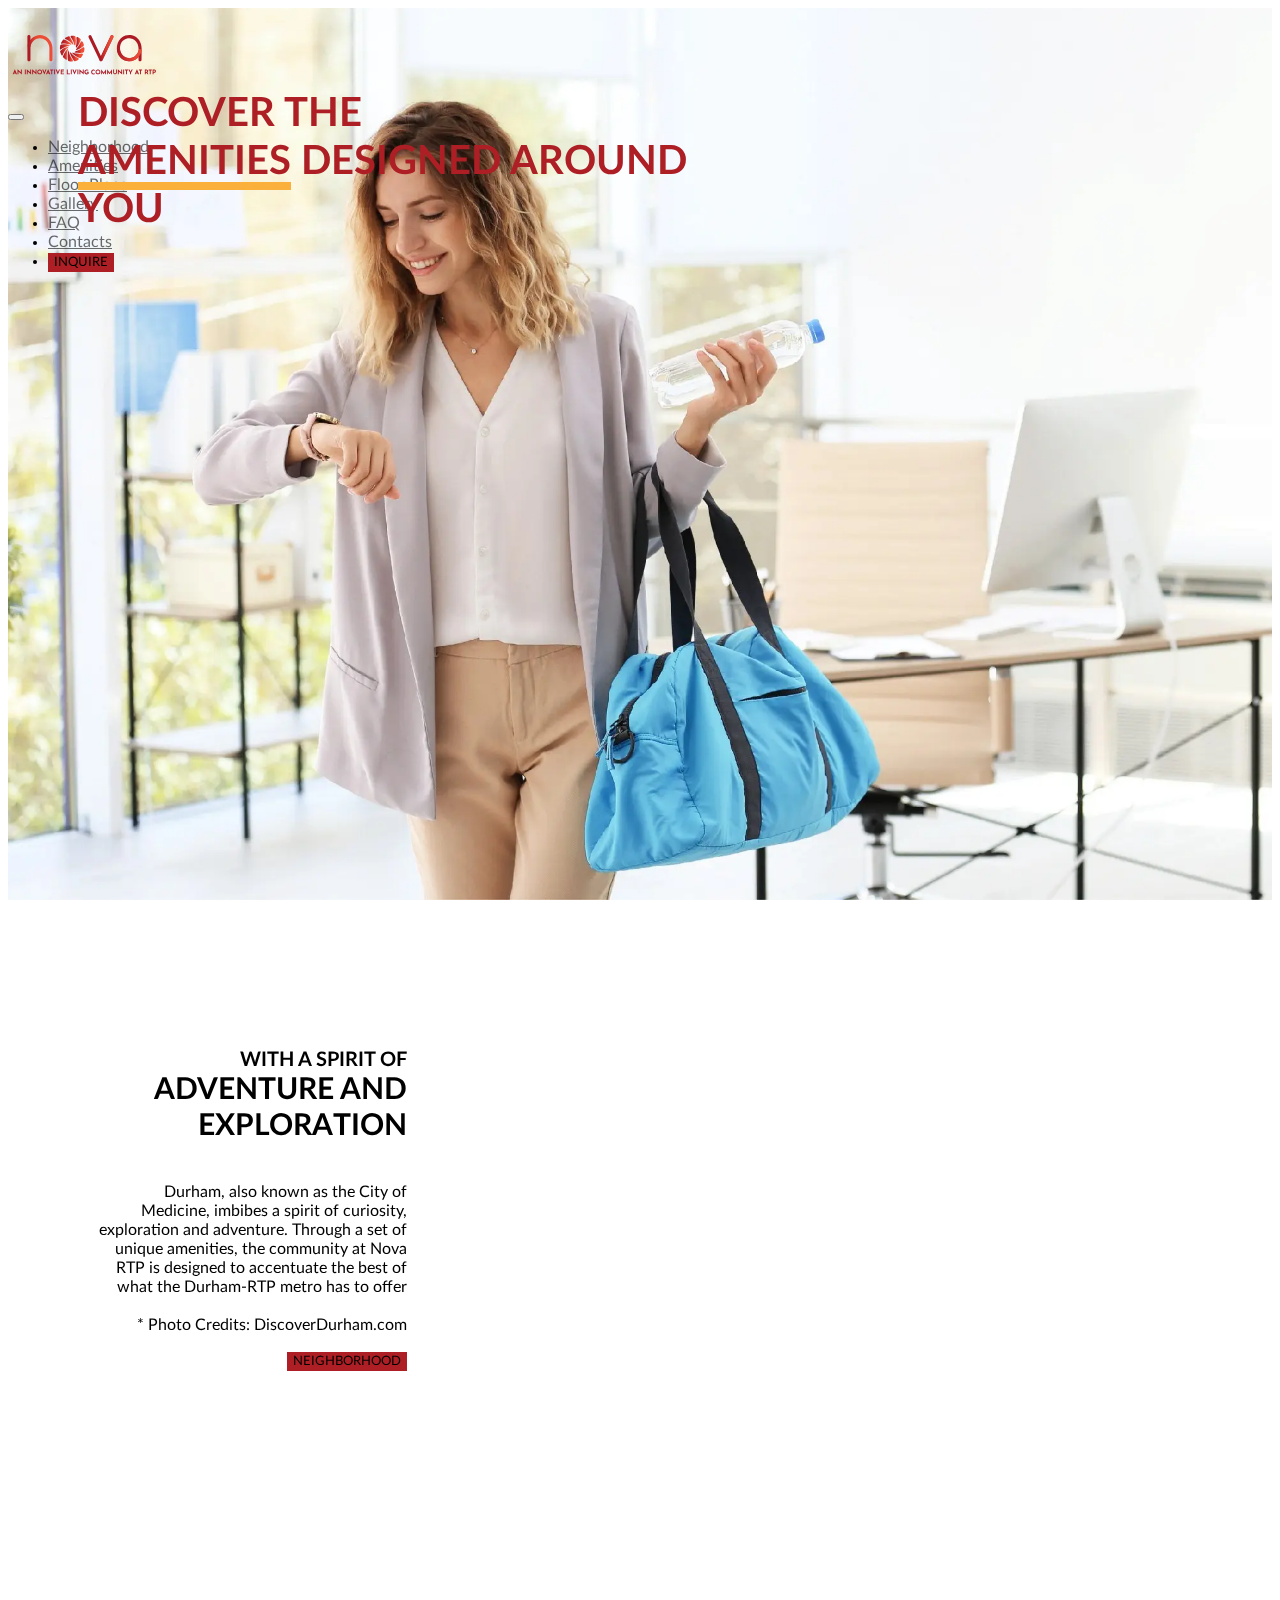
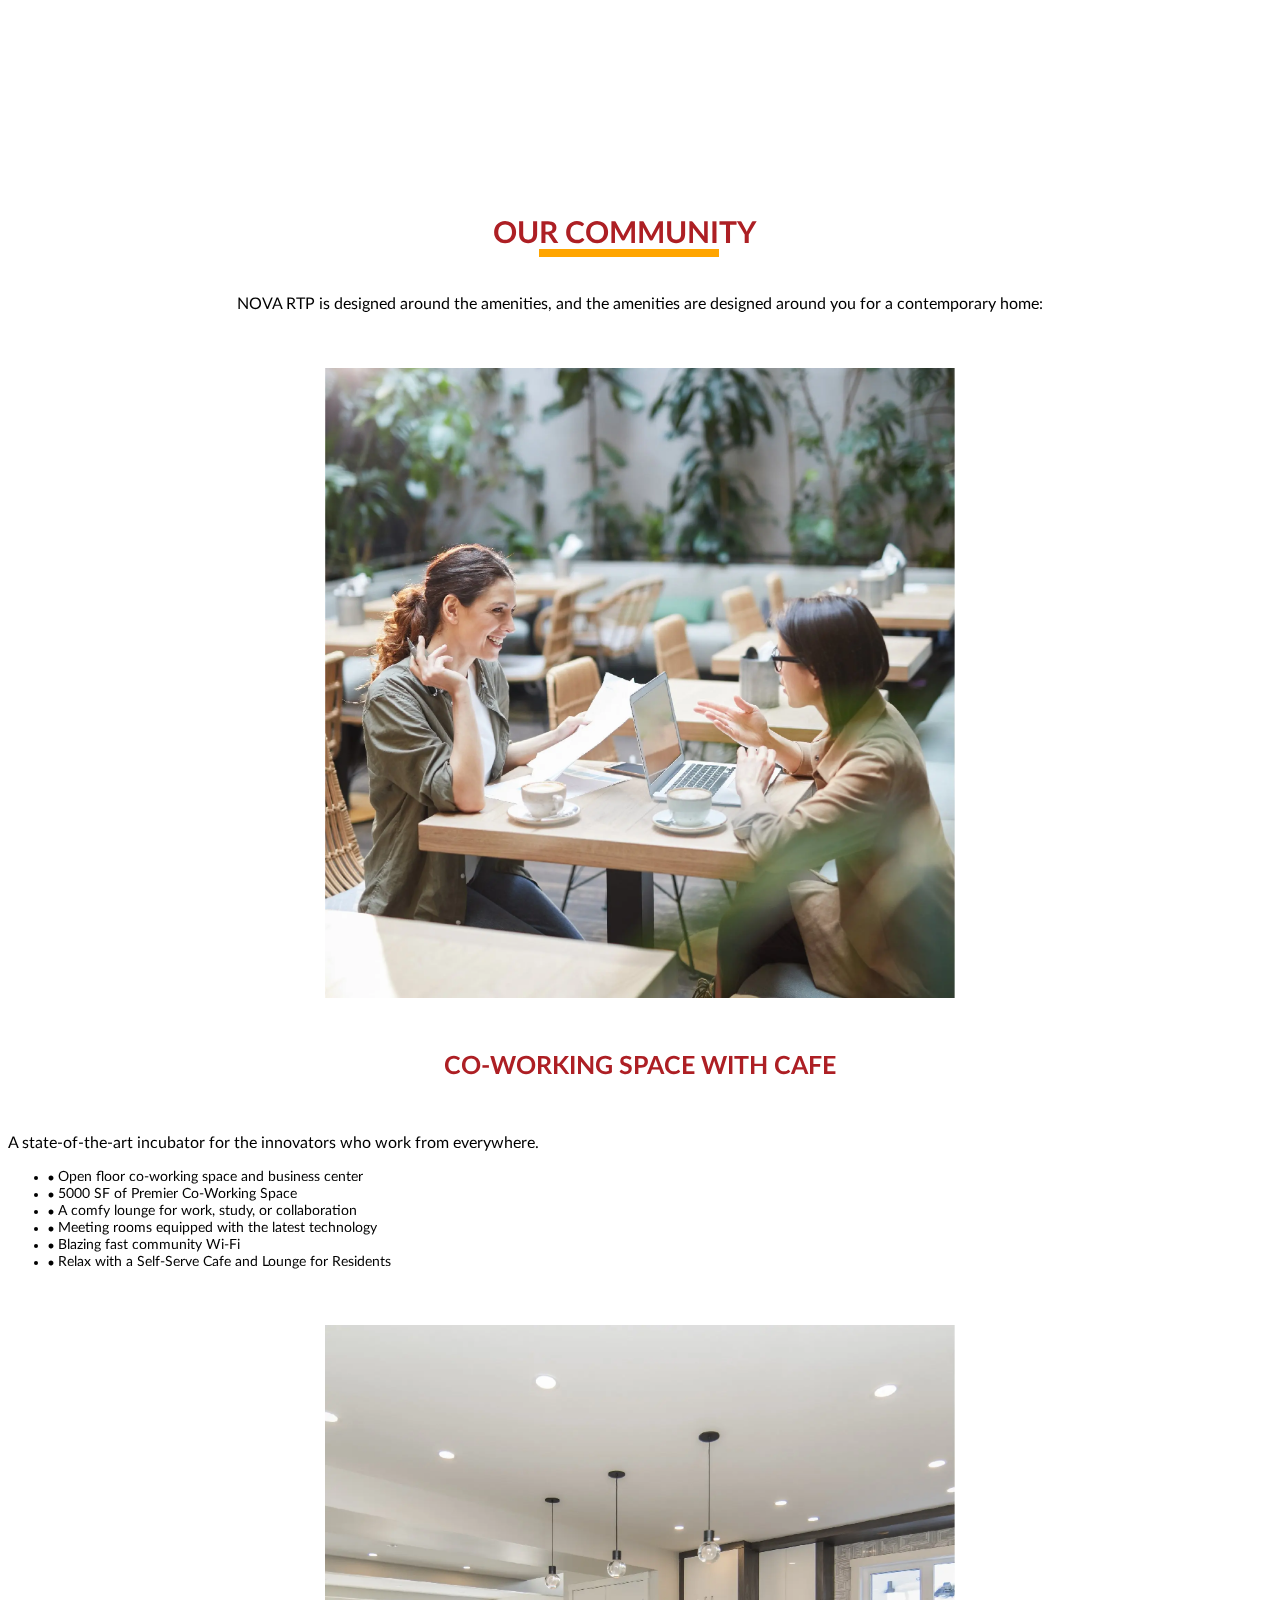
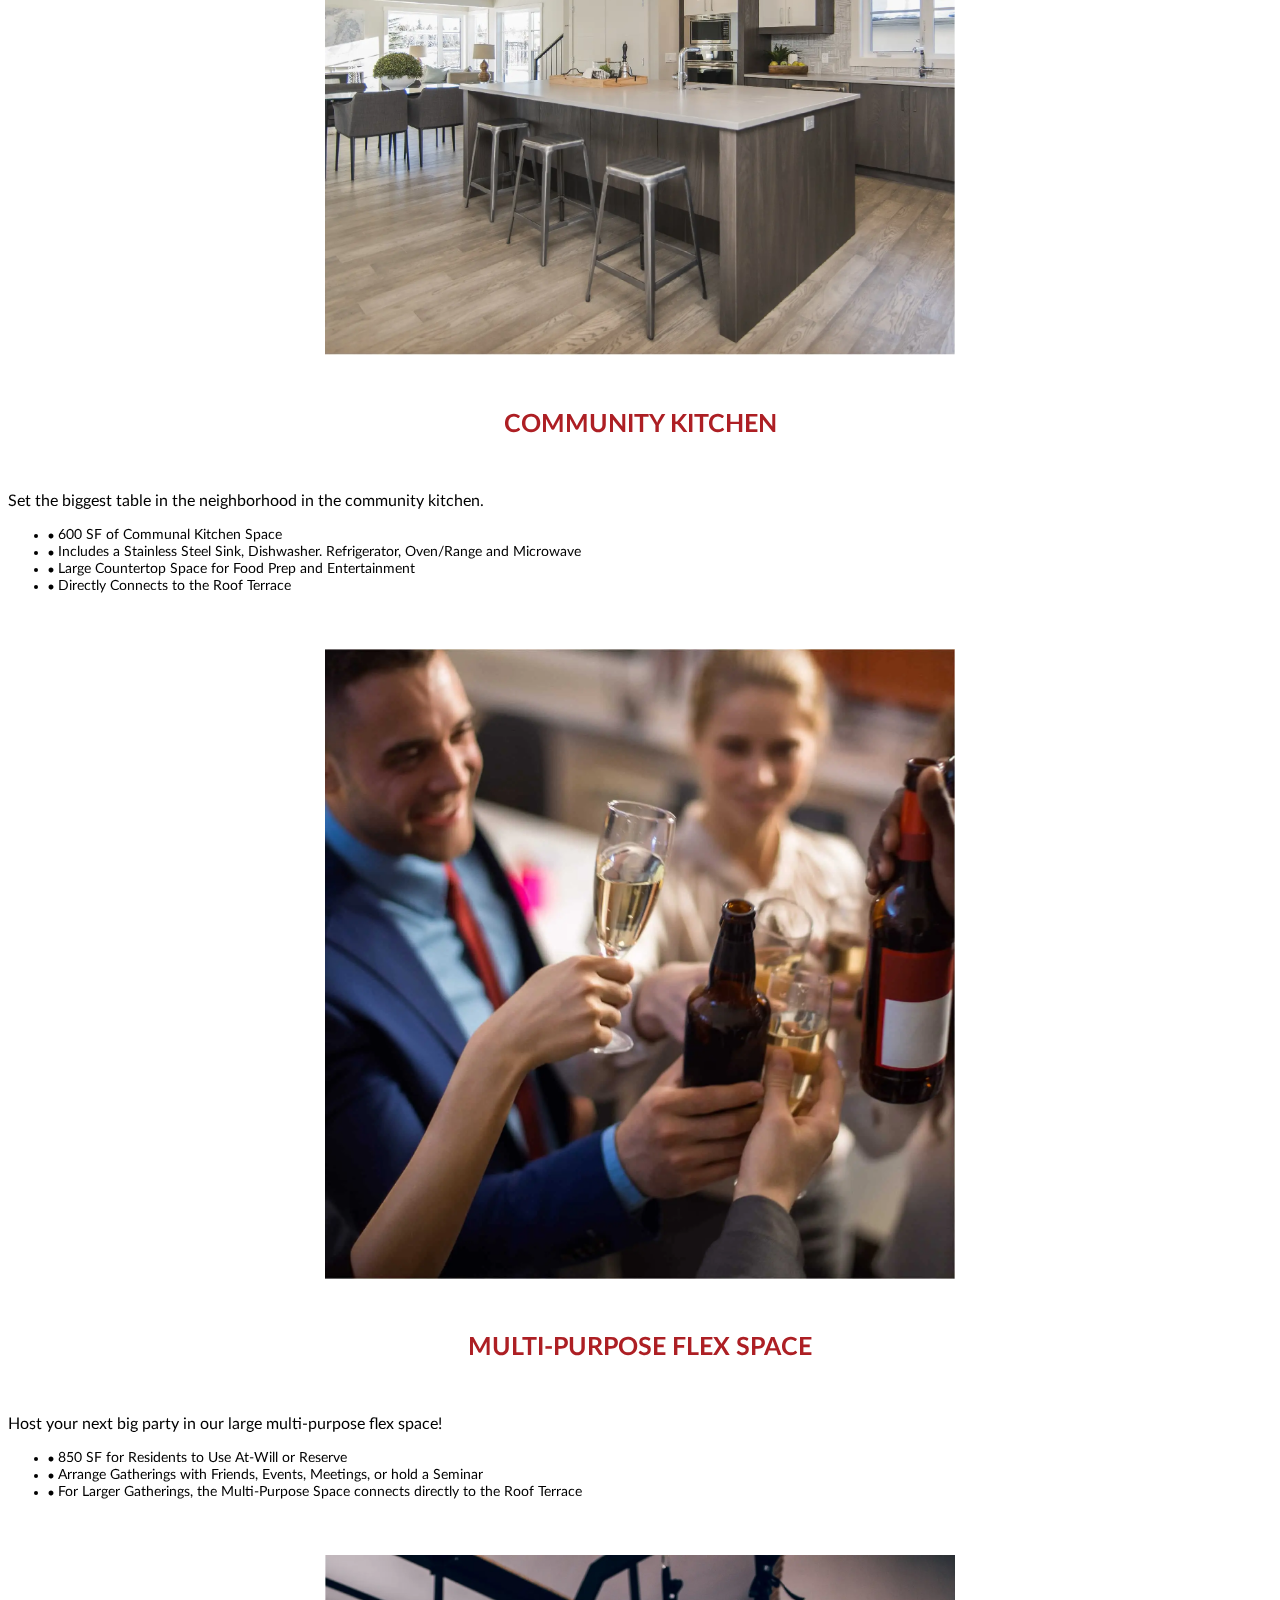
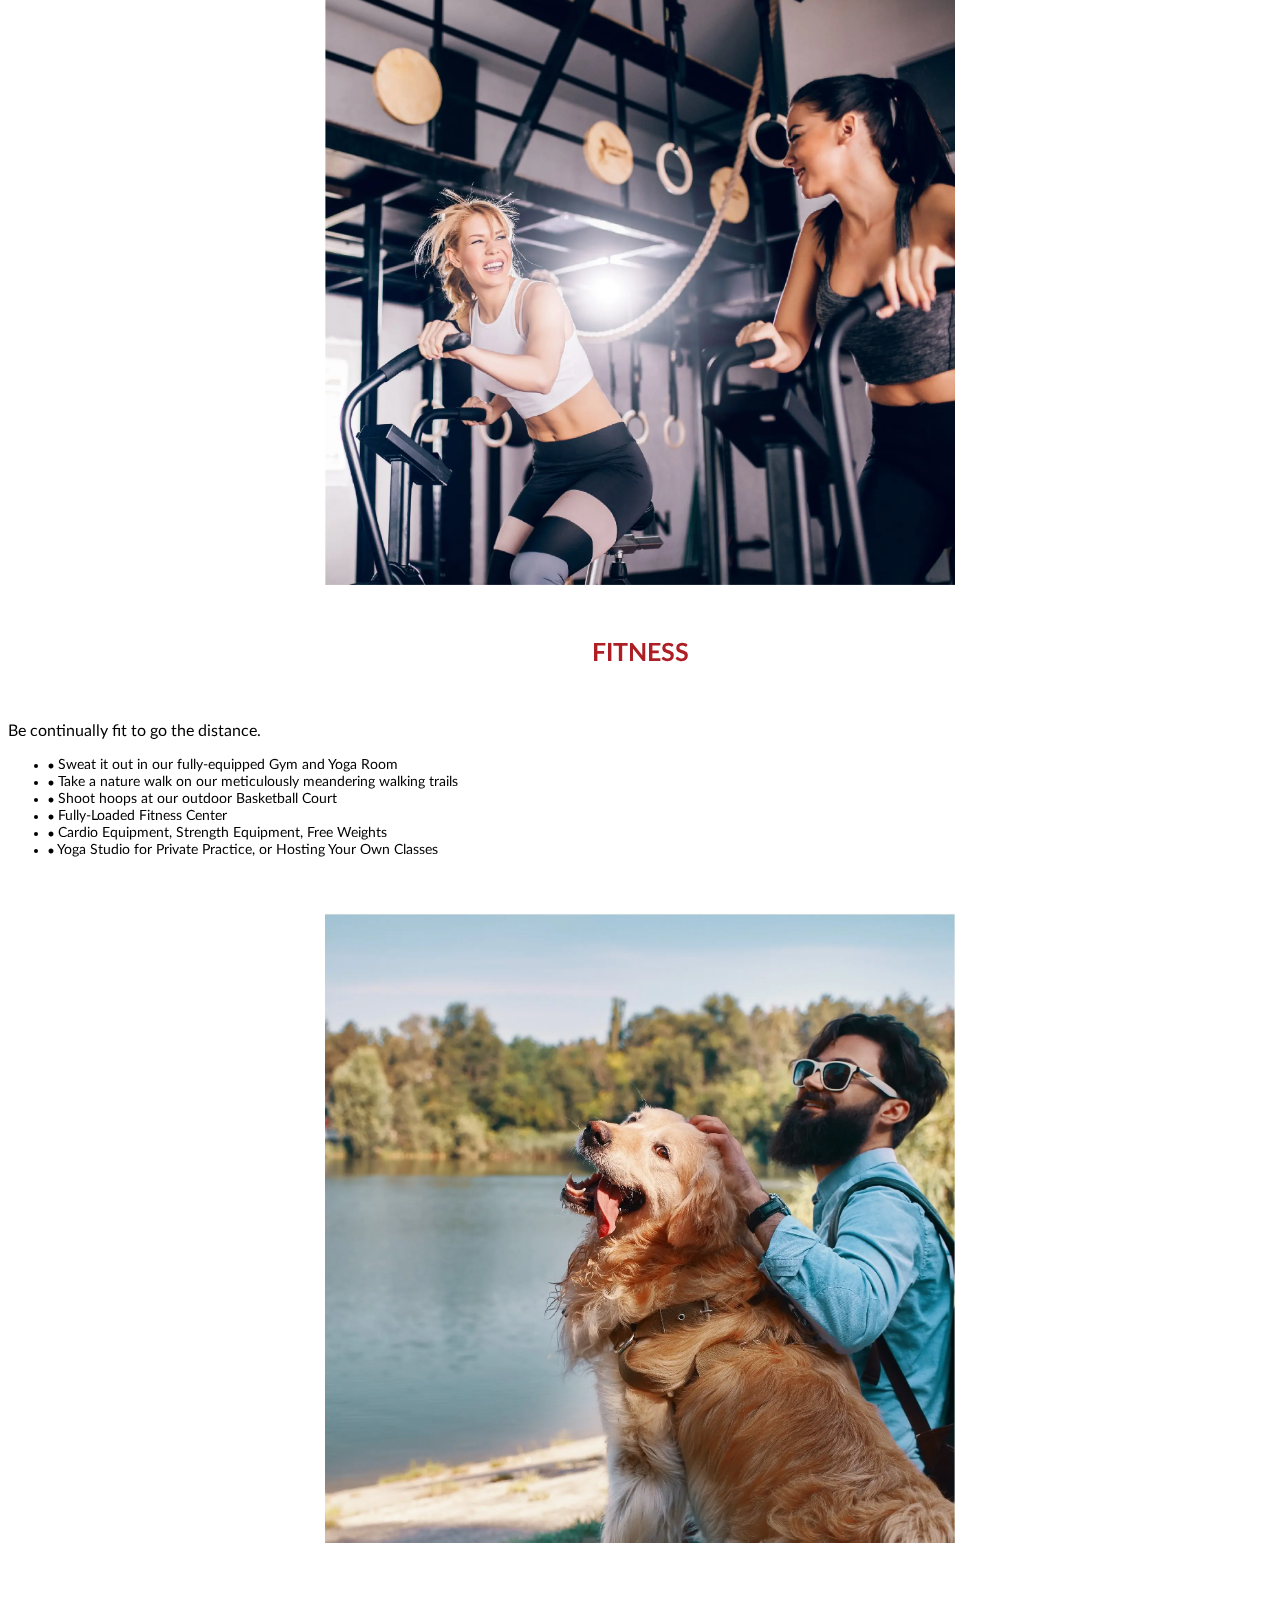
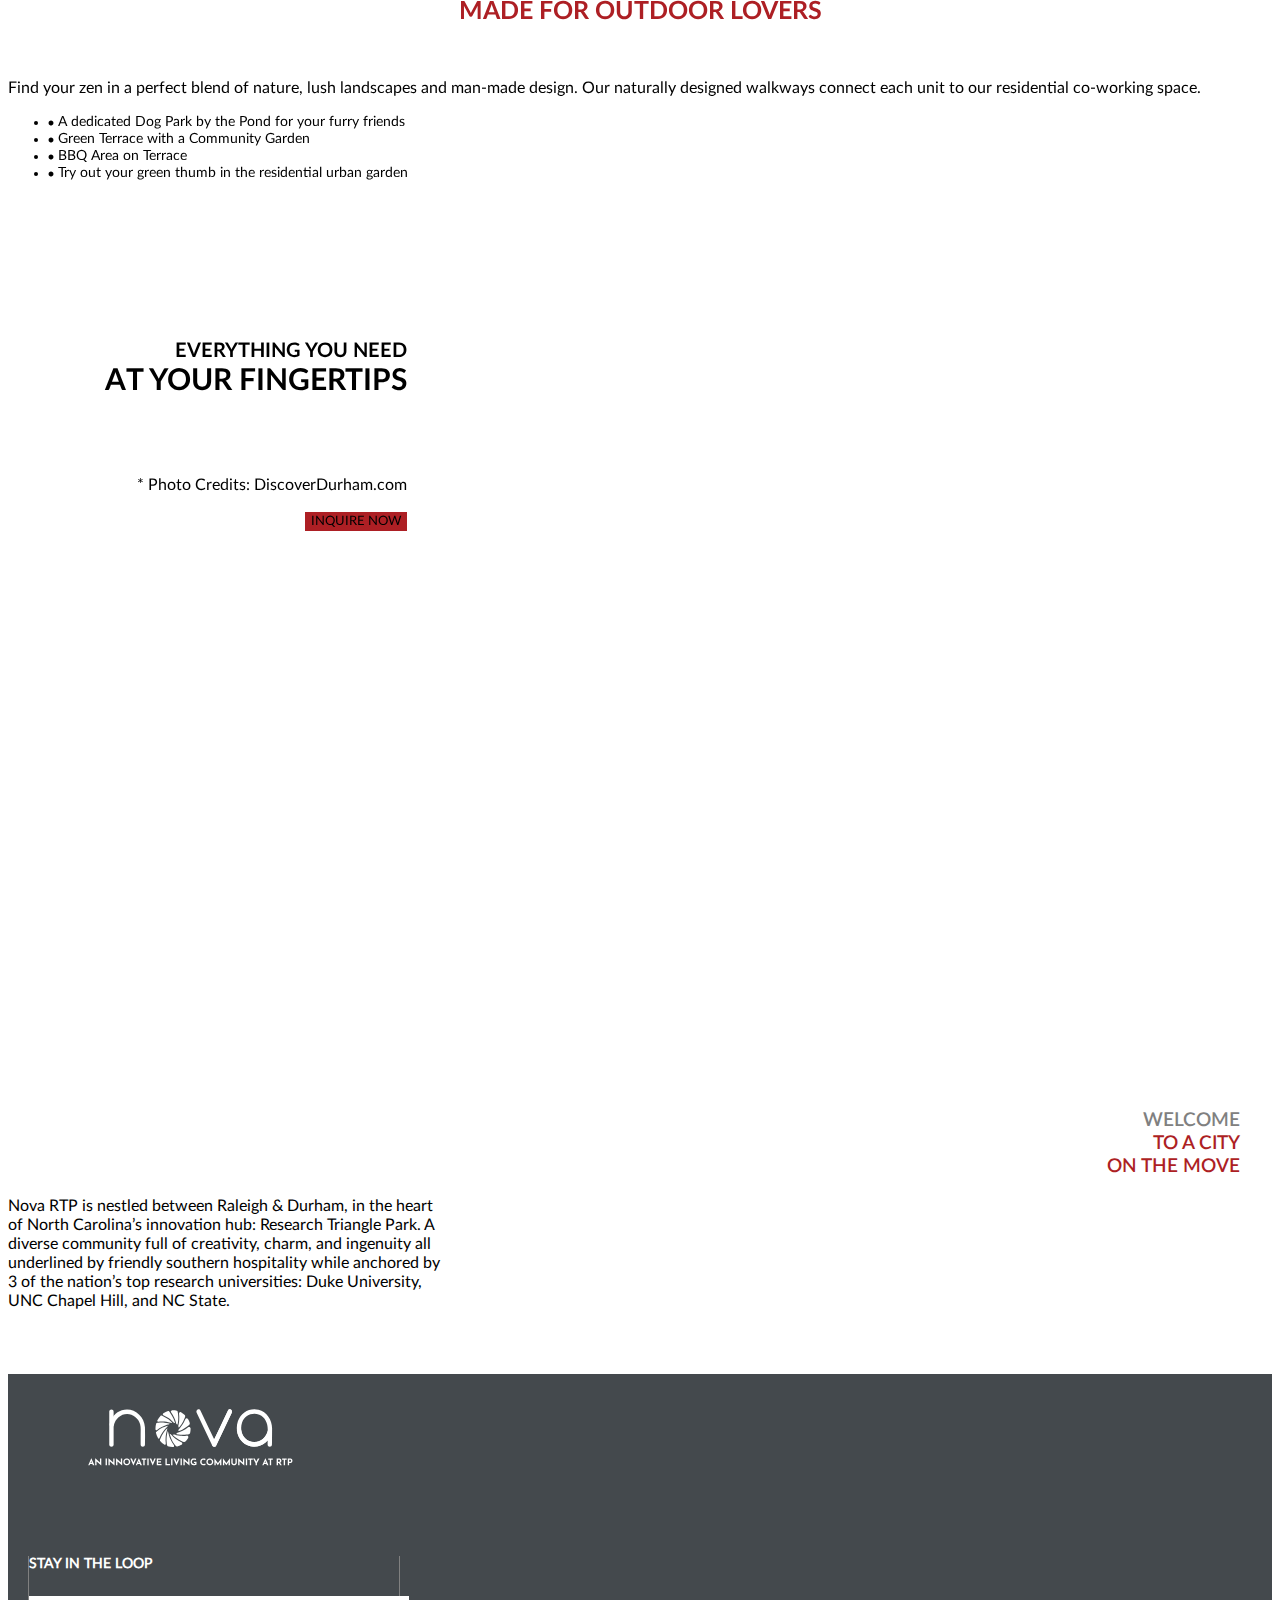
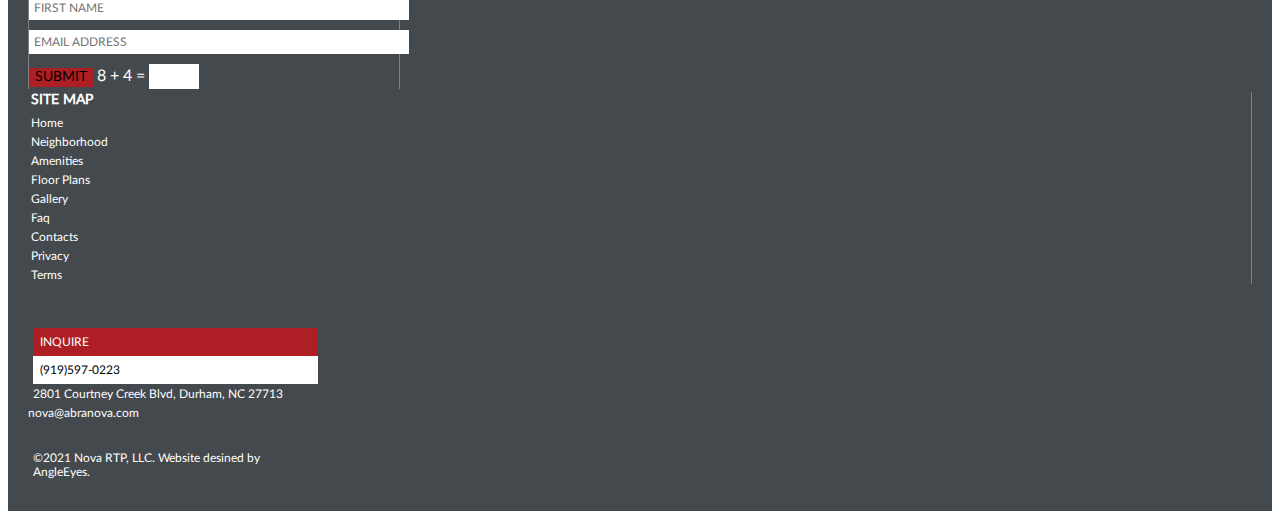
==== amenities.html @ a8961a59 "first commit" ====
<!DOCTYPE html>
<html lang="en">

<head>
    <meta charset="UTF-8">
    <meta http-equiv="X-UA-Compatible" content="IE=edge">
    <meta name="viewport" content="width=device-width, initial-scale=1.0">
    <link href="https://cdn.jsdelivr.net/npm/bootstrap@5.0.1/dist/css/bootstrap.min.css" rel="stylesheet" integrity="sha384-+0n0xVW2eSR5OomGNYDnhzAbDsOXxcvSN1TPprVMTNDbiYZCxYbOOl7+AMvyTG2x" crossorigin="anonymous">
    <link rel="preconnect" href="https://fonts.gstatic.com">
    <link href='http://fonts.googleapis.com/css?family=Lato&subset=latin,latin-ext' rel='stylesheet' type='text/css'>
    <link href="./css/style.css" rel='stylesheet' type="text/css">
    <link href="./css/latofonts.css" rel="stylesheet" type="text/css">

    <style>
        body {
            font-family: 'LatoWeb';
        }
    </style>
    <title>Amenities</title>
</head>

<body>
    <nav class="navbar navbar-expand-lg navbar-dark  fixed-top ">
        <div class=" container-fluid">
            <div class="col-6 col-md-4 col-lg-4" align="left">
                <a class="navbar-brand mt-0" href="./index.html">
                    <img src="images/red_logo-01.svg" alt="" width="70%" height="90px">
                </a>
            </div>
            <div class="col-3 col-md-3 col-lg-3"></div>
            <button class="navbar-toggler" type="button" data-bs-toggle="collapse" data-bs-target="#navbarSupportedContent" aria-controls="navbarSupportedContent" aria-expanded="false" aria-label="Toggle navigation">
            <span class="navbar-toggler-icon"></span>
           </button>
            <div class="collapse navbar-collapse" id="navbarSupportedContent">
                <ul class="navbar-nav me-auto mb-2 mb-lg-0 nav-link-colors">
                    <li class="nav-item">
                        <a class="nav-link" aria-current="page" href="./neighborhood.html" style="color: rgba(0, 0, 0, 0.582); font-family: 'LatoWeb'; font-style: normal;">Neighborhood</a>
                    </li>
                    <li class="nav-item">
                        <a class="nav-link " href="./amenities.html" style="color: rgba(0, 0, 0, 0.582); font-family: 'LatoWeb'; font-style: normal;">Amenities</a>
                    </li>
                    <li class="nav-item">
                        <a class="nav-link " href="./floor.html" style="color: rgba(0, 0, 0, 0.582); font-family: 'LatoWeb'; font-style: normal;">Floor Plans</a>
                    </li>
                    <li class="nav-item">
                        <a class="nav-link" aria-current="page" href="#" style="color: rgba(0, 0, 0, 0.582); font-family: 'LatoWeb'; font-style: normal;">Gallery</a>
                    </li>
                    <li class="nav-item">
                        <a class="nav-link " href="#" style="color: rgba(0, 0, 0, 0.582); font-family: 'LatoWeb'; font-style: normal; ">FAQ</a>
                    </li>

                    <li class="nav-item">
                        <a class="nav-link " href="./contact.html" style="color: rgba(0, 0, 0, 0.582); font-family: 'LatoWeb'; font-style: normal;">Contacts</a>
                    </li>

                    <li class="nav-item">
                        <button type="button" class="btn btn-danger" style="font-family: 'LatoWeb'; font-style: normal;">INQUIRE</button>
                    </li>
                </ul>
            </div>
        </div>
    </nav>
    <div class="col-12 hide-on-mobile" style="min-height: 80vh;">
        <div class="neighborhood-4" style="padding-bottom: 10%;">
            <div class="row main-div" style="height:90vh;"> 
                <div class="absolute-position justify-content-center align-self-center">
                    <h3 class="text-justify " style="color: #ad1f24; font-family: 'LatoWebBold'; font-style: normal; font-size: 40px; padding-top: 6%; padding-left: 10%;">DISCOVER THE
                        <br><span style="border-bottom: 8px solid  #FBB03B;">AMENITIES</span> DESIGNED  AROUND YOU</h3>
                </div>
            </div> 
        </div>
        <div class="amenities-1"> 
            <div class="row main-div" style="height:90vh;">    
                <div class="row d-flex flex-row-reverse align-self-center" style="padding-top: 5%;">
                    <div style="text-align: center; background-color: rgba(255, 255, 255, 0.6); padding: 20px; margin-right: 48px; width: 30%; " class="col-md-6 col-lg-5">
                        <div class="row">
                            <div class="col-md-12 col-lg-12 align-self-center" align="right">
                                <h3 style="font-family: 'LatoWebBold'; font-style: normal; font-size: 20px; color: black;">WITH A SPIRIT OF
                                     <br><span style="font-family: 'LatoWebBold'; font-style: normal; font-size: 30px;">ADVENTURE AND
                                        EXPLORATION</span></h3>
                                <p>
                                    <br/>
                                    Durham, also known as the City of<br/>
                                    Medicine, imbibes a spirit of curiosity,<br/>
                                    exploration and adventure. Through a set of<br/>
                                    unique amenities, the community at Nova<br/>
                                    RTP is designed to accentuate the best of<br/>
                                    what the Durham-RTP metro has to offer <br/><br/>

                                    * Photo Credits: DiscoverDurham.com
                                </p>

                                <button type="button" class="btn btn-danger" style="font-family: 'LatoWeb'; font-style: normal;">NEIGHBORHOOD</button>
                            </div> 
                        </div>
                    </div>
                </div>   
            </div> 
        </div>

        <div class="neighborhood-white">
            <div class="row main-div"> 
                <div class="">
                    <h3 class="text-justify justify-content-center align-self-center" style="color: #ad1f24; font-family: 'LatoWebBold'; padding-top: 32px; font-style: normal; font-size: 30px; font-style: normal; padding-right: 2rem; text-align: center;">OU<span style="border-bottom: 8px solid orange; ">R COMMUNI</span>TY</h3>
                    <p class="text-justify" style="padding-top: 1%;" align="center">NOVA RTP is designed around the amenities, and the amenities are designed around you for a contemporary home:</p>
                    <div class="col-md-12 col-lg-12 col-xs-12" align="center">
                        <div class="row justify-content-center align-self-center">
                            <div class="col-md-4 col-lg-4 col-xs-12 " style="padding-top: 3%;"> 
                                <img src="./images/amenities-2.webp" style="height:70vh;">
                                <h4 style="color: #ad1f24; font-family: 'LatoWebBold'; padding-top: 16px; font-style: normal; font-size: 25px; font-style: normal; text-align: center;">
                                    CO-WORKING SPACE WITH CAFE
                                </h4>
                                <p style="color: white; text-align: left; color: black;">
                                    <br/> 
                                    A state-of-the-art incubator for the innovators who work from everywhere.
                                </p>
                                <ul class="list-inline">
                                    <li style="font-family: 'LatoWeb'; font-size: 14px; text-align: left; color: black;">
                                        <span class="circle"></span> Open floor co-working space and business center
                                    </li>
                                    <li style="font-family: 'LatoWeb'; font-size: 14px; text-align: left; color: black;">
                                        <span class="circle"></span> 5000 SF of Premier Co-Working Space
                                    </li>
                                    <li style="font-family: 'LatoWeb'; font-size: 14px; text-align: left; color: black;">
                                        <span class="circle"></span> A comfy lounge for work, study, or collaboration
                                    </li>
                                    <li style="font-family: 'LatoWeb'; font-size: 14px; text-align: left; color: black;">
                                        <span class="circle"></span> Meeting rooms equipped with the latest technology
                                    </li> 
                                    <li style="font-family: 'LatoWeb'; font-size: 14px; text-align: left; color: black;">
                                        <span class="circle"></span> Blazing fast community Wi-Fi
                                    </li> 
                                    <li style="font-family: 'LatoWeb'; font-size: 14px; text-align: left; color: black;">
                                        <span class="circle"></span> Relax with a Self-Serve Cafe and Lounge for Residents

                                    </li>  
                                </ul>
                            </div>
                            <div class="col-md-4 col-lg-4 col-xs-12 " style="padding-top: 3%;"> 
                                <img src="./images/amenities-3.webp" style="height:70vh;">
                                <h4 style="color: #ad1f24; font-family: 'LatoWebBold'; padding-top: 16px; font-style: normal; font-size: 25px; font-style: normal; text-align: center;">
                                    COMMUNITY KITCHEN
                                </h4>
                                <p style="color: white; text-align: left; color: black;">
                                    <br/> 
                                    Set the biggest table in the neighborhood in the community kitchen.
                                </p>
                                <ul class="list-inline">
                                    <li style="font-family: 'LatoWeb'; font-size: 14px; text-align: left; color: black;">
                                        <span class="circle"></span> 600 SF of Communal Kitchen Space
                                    </li>
                                    <li style="font-family: 'LatoWeb'; font-size: 14px; text-align: left; color: black;">
                                        <span class="circle"></span> Includes a Stainless Steel Sink, Dishwasher. Refrigerator, Oven/Range and Microwave
                                    </li>
                                    <li style="font-family: 'LatoWeb'; font-size: 14px; text-align: left; color: black;">
                                        <span class="circle"></span> Large Countertop Space for Food Prep and Entertainment
                                    </li>
                                    <li style="font-family: 'LatoWeb'; font-size: 14px; text-align: left; color: black;">
                                        <span class="circle"></span> Directly Connects to the Roof Terrace

                                    </li>  
                                </ul>
                            </div>
                        </div> 

                        <div class="row justify-content-center align-self-center">
                            <div class="col-md-4 col-lg-4 col-xs-12 " style="padding-top: 3%;"> 
                                <img src="./images/amenities-4.webp" style="height:70vh;">
                                <h4 style="color: #ad1f24; font-family: 'LatoWebBold'; padding-top: 16px; font-style: normal; font-size: 25px; font-style: normal; text-align: center;">
                                    MULTI-PURPOSE FLEX SPACE
                                </h4>
                                <p style="color: white; text-align: left; color: black;">
                                    <br/> 
                                    Host your next big party in our large multi-purpose flex space!
                                </p>
                                <ul class="list-inline">
                                    <li style="font-family: 'LatoWeb'; font-size: 14px; text-align: left; color: black;">
                                        <span class="circle"></span> 850 SF for Residents to Use At-Will or Reserve
                                    </li>
                                    <li style="font-family: 'LatoWeb'; font-size: 14px; text-align: left; color: black;">
                                        <span class="circle"></span> Arrange Gatherings with Friends, Events, Meetings, or hold a Seminar
                                    </li>
                                    <li style="font-family: 'LatoWeb'; font-size: 14px; text-align: left; color: black;">
                                        <span class="circle"></span> For Larger Gatherings, the Multi-Purpose Space connects directly to the Roof Terrace
                                    </li>  
                                </ul>
                            </div>
                            <div class="col-md-4 col-lg-4 col-xs-12 " style="padding-top: 3%;"> 
                                <img src="./images/amenities-5.webp" style="height:70vh;">
                                <h4 style="color: #ad1f24; font-family: 'LatoWebBold'; padding-top: 16px; font-style: normal; font-size: 25px; font-style: normal; text-align: center;">
                                    FITNESS
                                </h4>
                                <p style="color: white; text-align: left; color: black;">
                                    <br/> 
                                    Be continually fit to go the distance.
                                </p>
                                <ul class="list-inline">
                                    <li style="font-family: 'LatoWeb'; font-size: 14px; text-align: left; color: black;">
                                        <span class="circle"></span> Sweat it out in our fully-equipped Gym and Yoga Room
                                    </li>
                                    <li style="font-family: 'LatoWeb'; font-size: 14px; text-align: left; color: black;">
                                        <span class="circle"></span> Take a nature walk on our meticulously meandering walking trails
                                    </li>
                                    <li style="font-family: 'LatoWeb'; font-size: 14px; text-align: left; color: black;">
                                        <span class="circle"></span> Shoot hoops at our outdoor Basketball Court
                                    </li>
                                    <li style="font-family: 'LatoWeb'; font-size: 14px; text-align: left; color: black;">
                                        <span class="circle"></span> Fully-Loaded Fitness Center 
                                    </li>  
                                    <li style="font-family: 'LatoWeb'; font-size: 14px; text-align: left; color: black;">
                                        <span class="circle"></span> Cardio Equipment, Strength Equipment, Free Weights
                                    </li> 
                                    <li style="font-family: 'LatoWeb'; font-size: 14px; text-align: left; color: black;">
                                        <span class="circle"></span> Yoga Studio for Private Practice, or Hosting Your Own Classes
                                    </li> 
                                </ul>
                            </div>
                        </div> 

                        <div class="row justify-content-center align-self-center">
                            <div class="col-md-4 col-lg-4 col-xs-12 " style="padding-top: 3%;"> 
                                <img src="./images/amenities-6.webp" style="height:70vh;">
                                <h4 style="color: #ad1f24; font-family: 'LatoWebBold'; padding-top: 16px; font-style: normal; font-size: 25px; font-style: normal; text-align: center;">
                                    MADE FOR OUTDOOR LOVERS
                                </h4>
                                <p style="color: white; text-align: left; color: black;">
                                    <br/> 
                                    Find your zen in a perfect blend of nature, lush landscapes and man-made design. 
                                    Our naturally designed walkways connect each unit to our residential co-working space.
                                </p>
                                <ul class="list-inline">
                                    <li style="font-family: 'LatoWeb'; font-size: 14px; text-align: left; color: black;">
                                        <span class="circle"></span> A dedicated Dog Park by the Pond for your furry friends
                                    </li>
                                    <li style="font-family: 'LatoWeb'; font-size: 14px; text-align: left; color: black;">
                                        <span class="circle"></span> Green Terrace with a Community Garden
                                    </li>
                                    <li style="font-family: 'LatoWeb'; font-size: 14px; text-align: left; color: black;">
                                        <span class="circle"></span> BBQ Area on Terrace
                                    </li>
                                    <li style="font-family: 'LatoWeb'; font-size: 14px; text-align: left; color: black;">
                                        <span class="circle"></span> Try out your green thumb in the residential urban garden 
                                    </li>  
                                </ul>
                            </div>
                            <div class="col-md-4 col-lg-4 col-xs-12 " style="padding-top: 3%;">  
                            </div>
                        </div>
                    </div> 
                </div>
            </div>
        </div> 

        <div class="amenities-7"> 
            <div class="row main-div" style="height:90vh;">    
                <div class="row d-flex flex-row-reverse align-self-center" style="padding-top: 5%;">
                    <div style="text-align: center; background-color: rgba(255, 255, 255, 0.6); padding: 20px; margin-right: 48px; width: 30%; " class="col-md-6 col-lg-5">
                        <div class="row">
                            <div class="col-md-12 col-lg-12 align-self-center" align="right">
                                <h3 style="font-family: 'LatoWebBold'; font-style: normal; font-size: 20px; color: black;">EVERYTHING YOU NEED
                                     <br><span style="font-family: 'LatoWebBold'; font-style: normal; font-size: 30px;">AT YOUR
                                        FINGERTIPS</span></h3>
                                <p>
                                    <br/> <br/><br/> 
                                    * Photo Credits: DiscoverDurham.com
                                </p>

                                <button type="button" class="btn btn-danger" style="font-family: 'LatoWeb'; font-style: normal;">INQUIRE NOW</button>
                            </div> 
                        </div>
                    </div>
                </div>   
            </div> 
        </div>

        <div class="container">
            <div class="row row-margin"> 
                <div class="row ">
                    <div class="col-5 col-md-5 col-lg-5 align-self-center" style="padding-left: 3rem;" align="right">
                        <h3 class="text-justify" style="color: gray; font-family: 'LatoWebSemibold'; font-style: normal; padding-right: 2rem;">WELCOME <br> <span style="color: #ad1f24;">TO A CITY <br/> ON THE MOVE</span> </h3>
                    </div>
                    <div class="col-1 col-md-1 col-lg-1" style="height:100%; border-left: 1px solid  rgb(105, 103, 103); width: 0.2cm; text-align: justify;"> 
                    </div>
                    <div class="col-5 col-md-5 col-lg-5 align-self-center">
                        <p class="text-justify">Nova RTP is nestled between Raleigh & Durham, in the heart <br/> of North Carolina’s innovation hub: Research Triangle Park. A <br/> diverse community full of creativity, charm, and ingenuity all <br/> underlined by friendly southern
                            hospitality while anchored by <br/> 3 of the nation’s top research universities: Duke University, <br/> UNC Chapel Hill, and NC State.</p>
                    </div>
                </div>
            </div>
        </div>  
    </div> 
    </div>
    <div class="row mt-4 footer hide-on-mobile justify-content-center align-self-center">
        <div class="col-12 col-sm-12 col-md-2 col-lg-2 justify-content-center align-self-center" style="width: 330px;">
            <a class="navbar-brand" href="#">
                <img src="images/RTP-Logo-White.svg" alt="" width="100%" height="90px">
            </a>
            <!-- <a class="navbar-brand" href="#">
                <img src="images/RTP-Logo-Silver.png" alt="" width="50%" height="50px">
            </a> -->
        </div>
        <div class="col-12 col-sm-12 col-md-3 col-lg-3 justify-content-center" style="border-left: 1px solid  gray; border-right: 1px solid  gray; width: 370px;">
            <h5 class="white-text" style="font-family: 'LatoWeb'; font-style: normal; font-size: 14px; margin-top: 18%;">STAY IN THE LOOP</h5>
            <input type="text" placeholder="FIRST NAME" style="font-family: 'LatoWeb'; font-style: normal; font-size: 12px; background-color: white; color: black; border: none; width: 100%; padding: 5px; margin-bottom: 10px;">
            <input type="text" placeholder="EMAIL ADDRESS" style="font-family: 'LatoWeb'; font-style: normal; font-size: 12px; background-color: white; color: black; border: none; width: 100%; padding: 5px;margin-bottom: 10px;">
            <button type="button" class="btn btn-danger" style="font-family: 'LatoWeb'; font-style: normal; font-size: 14px;">SUBMIT</button> <label class="white-text ml-2">8 + 4 = </label>
            <input type="text" style="background-color: white; color: black; border: none; padding: 5px; width: 40px; ">
        </div>
        <div class="col-12 col-sm-12 col-md-1 col-lg-1 justify-content-center " style="border-right: 1px solid  grey;">
            <h5 class="white-text" style="font-family: 'LatoWeb'; font-style: normal;  margin: 3px; font-size: 14px; margin-bottom: 4px;">SITE MAP</h5>
            <a class=" white-text link" href="#" style="font-family: 'LatoWeb'; font-style: normal;  margin: 3px; font-size: 12px;">Home</a><br>
            <a class=" white-text link" href="#" style="font-family: 'LatoWeb'; font-style: normal;  margin: 3px; font-size: 12px;">Neighborhood</a><br>
            <a class=" white-text link" href="#" style="font-family: 'LatoWeb'; font-style: normal;  margin: 3px; font-size: 12px;">Amenities</a><br>
            <a class=" white-text link" href="#" style="font-family: 'LatoWeb'; font-style: normal;  margin: 3px; font-size: 12px;">Floor Plans</a><br>
            <a class=" white-text link" href="#" style="font-family: 'LatoWeb'; font-style: normal;  margin: 3px; font-size: 12px;">Gallery</a><br>
            <a class=" white-text link" href="#" style="font-family: 'LatoWeb'; font-style: normal;  margin: 3px; font-size: 12px;">Faq</a><br>
            <a class=" white-text link" href="#" style="font-family: 'LatoWeb'; font-style: normal;  margin: 3px; font-size: 12px;">Contacts</a><br>
            <a class=" white-text link" href="#" style="font-family: 'LatoWeb'; font-style: normal;  margin: 3px; font-size: 12px;">Privacy</a><br>
            <a class=" white-text link" href="#" style="font-family: 'LatoWeb'; font-style: normal;  margin: 3px; font-size: 12px;">Terms</a><br>


        </div>
        <div class="col-12 col-sm-12 col-md-4 col-lg-4 justify-content-center" style="width: 290px;">
            <div class="row" style="margin-left: 5px; margin-top: 15%;">
                <div class="col-md-4 col-lg-4" style="font-family: 'LatoWeb'; font-style: normal; background-color: #ad1f24; color: white; padding: 7px; font-size: 12px;">INQUIRE</div>
                <div class="col-md-5 col-lg-5" style="font-family: 'LatoWeb'; font-style: normal; background-color: white; padding: 7px; font-size: 12px;">(919)597-0223</div>
            </div>
            <label class="white-text" style="font-family: 'LatoWeb'; font-style: normal; font-size: 12px; margin-left: 5px;">2801 Courtney Creek Blvd, Durham, NC 27713 <br/> nova@abranova.com</label>
            <p class="white-text" style="font-family: 'LatoWeb'; font-style: normal; font-size: 12px; margin-left: 5px; margin-top: 10%;">©2021 Nova RTP, LLC. Website desined by AngleEyes.</p>
        </div>

    </div>
    <div class="footer hide-on-desktop">
        <div class="col-12 col-sm-12 col-md-2 col-lg-2">
            <a class="navbar-brand" href="#">
                <img src="images/RTP-Logo-White.svg" alt="" width="100%" height="90px" style="margin-top: 12%;">
            </a>
            <!-- <a class="navbar-brand" href="#">
                <img src="images/RTP-Logo-Silver.png" alt="" width="50%" height="50px">
            </a> -->
        </div>
        <hr style="background-color: grey;">

        <div class="col-12 col-sm-12 col-md-3 col-lg-3">
            <h5 class="white-text" style="font-family: 'LatoWeb'; font-style: normal;">STAY IN THE LOOP</h5>
            <input type="text" placeholder="FIRST NAME" style="font-family: 'LatoWeb'; font-style: normal; font-size: 14px; background-color: white; color: black; border: none; width: 100%; padding: 5px; margin-bottom: 10px;">
            <input type="text" placeholder="EMAIL ADDRESS" style="font-family: 'LatoWeb'; font-style: normal; font-size: 14px; background-color: white; color: black; border: none; width: 100%; padding: 5px;margin-bottom: 10px;">

            <button type="button" class="btn btn-danger" style="font-family: 'LatoWeb'; font-style: normal;">SUBMIT</button> <label class="white-text ml-2">8 + 4 = </label> <input type="text" style="background-color: white; color: black; border: none; padding: 5px; width: 40px; ">

        </div>
        <hr style="background-color: grey;" class="mt-4">

        <div class="col-12 col-sm-12 col-md-3 col-lg-3">
            <h5 class="white-text">SITE MAP</h5>

            <a class="white-text link" href="#" style="font-family: 'LatoWeb'; font-style: normal;  margin: -3px; text-decoration: none; color: white;">Home</a><br>
            <a class="white-text link" href="#" style="font-family: 'LatoWeb'; font-style: normal;  margin: -3px; text-decoration: none; color: white;">Neighborhood</a><br>
            <a class="white-text link" href="#" style="font-family: 'LatoWeb'; font-style: normal;  margin: -3px; text-decoration: none; color: white;">Amenities</a><br>
            <a class="white-text link" href="#" style="font-family: 'LatoWeb'; font-style: normal;  margin: -3px; text-decoration: none; color: white;">Floor Plans</a><br>
            <a class="white-text link" href="#" style="font-family: 'LatoWeb'; font-style: normal;  margin: -3px; text-decoration: none; color: white;">Gallery</a><br>
            <a class="white-text link" href="#" style="font-family: 'LatoWeb'; font-style: normal;  margin: -3px; text-decoration: none; color: white;">Faq</a><br>
            <a class="white-text link" href="#" style="font-family: 'LatoWeb'; font-style: normal;  margin: -3px; text-decoration: none; color: white;">Contacts</a><br>
            <a class="white-text link" href="#" style="font-family: 'LatoWeb'; font-style: normal;  margin: -3px; text-decoration: none">Privacy</a><br>
            <a class="white-text link" href="#" style="font-family: 'LatoWeb'; font-style: normal;  margin: -3px; text-decoration: none">Terms</a><br>


        </div>
        <hr style="background-color: grey;" class="mt-4">

        <div class="col-12 col-sm-12 col-md-4 col-lg-4">
            <div class="row" style="margin-left: 2px;">
                <div class="col-5 col-sm-4 col-md-3 col-lg-3" style="background-color: red; color: white; padding: 10px;">INQUIRE</div>
                <div class="col-5 col-sm-5 col-md-4 col-lg-4" style="background-color: white; padding: 10px;">(919)597-0223</div>
            </div>
            <label class="white-text">2801 Courtney Creek Blvd, Durham, NC 27713</label><br>
            <label class="white-text">nova@abranova.com</label><br>
            <label class="white-text" style="margin-top: 30%;">©2021 Nova RTP, LLC. Website desined by AngleEyes.</label>
        </div>

    </div>
    <script src="https://cdn.jsdelivr.net/npm/bootstrap@5.0.1/dist/js/bootstrap.bundle.min.js" integrity="sha384-gtEjrD/SeCtmISkJkNUaaKMoLD0//ElJ19smozuHV6z3Iehds+3Ulb9Bn9Plx0x4" crossorigin="anonymous"></script>
    <script src="./js/scripts.js"></script> 
</body>

</html>
---- css/style.css ----
@charset "utf-8";
.primary-color {
    color: rgb(178, 19, 34);
}

html:not([data-scroll="0"]) .nav-colors {
    color: aliceblue;
}

.secondary-color {
    /* color: rgb(253, 142, 9); */
    color: rgb(83, 83, 83);
}

.floorplan {
    background-image: url("../images/floor_img1.png");
    background-repeat: no-repeat;
    background-size: cover;
}

.floorplan2 {
    background-image: url("../images/floor_img2.png");
    background-repeat: no-repeat;
    background-size: cover;
}

.neighborhood {
    background-attachment: fixed;
    background-image: url("../images/neighborhood-banner.webp");
    background-repeat: no-repeat;
    background-size: cover;
}

.neighborhood-1{
    background-attachment: fixed;
    background-image: url("../images/neighborhood-2.webp");
    background-repeat: no-repeat;
    background-size: cover;
}

.neighborhood-2{
    background-attachment: fixed;
    background-image: url("../images/neighborhood-3.webp");
    background-repeat: no-repeat;
    background-size: cover;
}

.neighborhood-white{
    background-attachment: fixed;
    background-color: #fff;
    background-repeat: no-repeat;
    background-size: cover;
}

.neighborhood-3{   
    /* background-attachment: fixed; */
    background-image: url("../images/neighborhood-4.webp");
    background-repeat: no-repeat;
    background-size: cover;
}

.neighborhood-4{
    background-attachment: fixed;
    background-image: url("../images/neighborhood-04.webp");
    background-repeat: no-repeat;
    background-size: cover;
}

.amenities-1{
    background-attachment: fixed;
    background-image: url("../images/amenities-1.webp");
    background-repeat: no-repeat;
    background-size: cover;
}

.amenities-7{
    background-attachment: fixed;
    background-image: url("../images/amenities-7.webp");
    background-repeat: no-repeat;
    background-size: cover;
}

.contact-1{
    background-attachment: fixed;
    background-image: url("../images/contact-1.webp");
    background-repeat: no-repeat;
    background-size: cover;
}

/** CONTACT 2 AREA START **/
.contact-form form .input-text {
    width: 100%;
    padding: 10px 17px;
    font-size: 16px;
    outline: none;
    color: #6c6c6c;
    border-radius: 3px;
    min-height: 50px;
    font-weight: 400;
    border: 1px solid #dbdbdb;
    box-shadow: 0 1px 3px 0 rgba(0, 0, 0, .06);
}

.contact-form .form-group {
    margin-bottom: 25px;
}

.contact-form form textarea {
    min-height: 200px!important;
}

.opening-hours {
    margin-bottom: 50px;
    background: #fff;
    padding: 30px;
}

.opening-hours .list-style-none {
    margin: 0;
    padding: 0;
}

.opening-hours .list-style-none li {
    list-style: none;
    line-height: 35px;
    font-size: 15px;
}

.opening-hours strong {
    width: 100px;
    display: inline-block;
    font-weight: 400;
}

.contact-form{
    margin-bottom: 50px;
}


.contact-info{
    text-align: center;
}

.contact-info i {
    font-size: 24px;
}

.contact-info .p22{
    margin: 15px 0 0;
    font-weight: 600;
    font-size: 17px;
}

.contact-info strong {
    font-weight: 500;
    font-size: 15px;
}

.contact-info .contact-info-inner{
    margin-bottom: 40px;
}

/** CONTACT 3 AREA START **/

 

.circle:before {
    content: ' \25CF';
    font-size: 10px;
}

.sitemap {
    background-image: url("../images/38-384840_transparent-tree-top-view-png-floor-plan-png.png");
    background-repeat: no-repeat;
    background-size: cover;
}

.site-map-white-overlay {
    position: absolute;
    height: 100%;
    width: 100%;
    background-color: white;
    opacity: 0.9;
}

.absolute-position {
    position: absolute;
}

.white-overlay {
    position: absolute;
    height: 100%;
    width: 100%;
    background-color: white;
    opacity: 0.4;
}

.parallax {
    /* The image used */
    background-image: url("../images/floor_plan_img.webp");
    /* Full height */
    height: 100%;
    /* Create the parallax scrolling effect */
    background-attachment: fixed;
    background-position: center;
    background-repeat: no-repeat;
    background-size: cover;
}

.parallax2 {
    /* The image used */
    background-image: url("../images/amenities_img.webp");
    /* Full height */
    height: 100%;
    /* Create the parallax scrolling effect */
    background-attachment: fixed;
    background-position: center;
    background-repeat: no-repeat;
    background-size: cover;
}

.parallax3 {
    /* The image used */
    background-image: url("../images/neighbour_img.webp");
    /* Full height */
    height: 100%;
    /* Create the parallax scrolling effect */
    background-attachment: fixed;
    background-position: center;
    background-repeat: no-repeat;
    background-size: cover;
}

h5 {
    font-weight: bold;
    /* font-size: 40px; */
}

.row-margin {
    margin-top: 5%;
    margin-bottom: 5%;
}

.nav-height {
    min-height: 20vh;
    background-color: #ad1f24;
}

.tag-title {
    position: absolute;
    top: 45%;
    width: 100%;
}

.flow-btn {
    position: absolute;
    top: 88%;
    left: 0px;
    width: 100%;
}

@media screen and (max-width:990px) {
    .flow-btn {
        top: 85%;
    }
}

.white-text {
    color: white;
}

.grey-text {
    color: rgb(37, 36, 36);
}

.black-text {
    color: black;
}


/* .font-16 {
    font-size: 20px;
    font-weight: bold;
} */

h3 {
    font-weight: bold;
}

.main-div {
    position: relative;
}

.primary-color {
    color: #ad1f24;
}

.overlay {
    position: absolute;
    height: 100%;
    width: 100%;
    background-color: black;
    opacity: 0.3;
}

.footer {
    min-height: 200px;
    /* background-color: #1A3055;  */
    background-color: #44494D;
    padding: 20px;
}

.image-size {
    height: 420px;
    width: 100%;
}

.nav-link {
    color: white;
}

.fixed-top {
    position: fixed;
}

.btn-secondary {
    border-radius: 0px;
    width: 70%;
    min-height: 150%;
    background: rgba(0, 0, 0, 0.3);
}

.btn-width {
    border-radius: 0px;
    /* -width: 200px; */
}

.btn-danger {
    border-radius: 0px;
    border-width: 0px;
    background-color: #ad1f24;
}

.btn-danger-mobile {
    background: #ad1f24;
}

.big-heading {
    font-weight: bold;
    font-size: 60px;
}

.navbar.navbar-expand-lg .navbar-light .bg-light {
    background: rgba(0, 0, 0, 0.4);
}

.hide-on-desktop {
    display: none;
}

.link:hover {
    color: rgba(178, 19, 34, 0.8);
}

.link {
    text-decoration: none;
}

@media screen and (max-width:959px) {
    .hide-on-desktop {
        display: block;
    }
    p {
        margin: 10px;
        text-align: justify;
        margin-right: 10px;
        margin-left: 10px;
    }
    h3 {
        margin-right: 20px;
        margin-left: 20px;
    }
    .hide-on-mobile {
        display: none;
    }
    .nav-height {
        min-height: auto;
        background-color: #ad1f24;
    }
    .image-size {
        height: 300px;
        width: 100%;
    }
    .link {
        text-decoration: none;
    }
}
---- css/latofonts.css ----
/* Webfont: Lato-Black */@font-face {
    font-family: 'LatoWebBlack';
    src: url('../fonts/Lato-Black.eot'); /* IE9 Compat Modes */
    src: url('../fonts/Lato-Black.eot?#iefix') format('embedded-opentype'), /* IE6-IE8 */
         url('../fonts/Lato-Black.woff2') format('woff2'), /* Modern Browsers */
         url('../fonts/Lato-Black.woff') format('woff'), /* Modern Browsers */
         url('../fonts/Lato-Black.ttf') format('truetype');
    font-style: normal;
    font-weight: normal;
    text-rendering: optimizeLegibility;
}

/* Webfont: Lato-BlackItalic */@font-face {
    font-family: 'LatoWebBlack';
    src: url('../fonts/Lato-BlackItalic.eot'); /* IE9 Compat Modes */
    src: url('../fonts/Lato-BlackItalic.eot?#iefix') format('embedded-opentype'), /* IE6-IE8 */
         url('../fonts/Lato-BlackItalic.woff2') format('woff2'), /* Modern Browsers */
         url('../fonts/Lato-BlackItalic.woff') format('woff'), /* Modern Browsers */
         url('../fonts/Lato-BlackItalic.ttf') format('truetype');
    font-style: italic;
    font-weight: normal;
    text-rendering: optimizeLegibility;
}

/* Webfont: Lato-Bold */@font-face {
    font-family: 'LatoWebBold';
    src: url('../fonts/Lato-Bold.eot'); /* IE9 Compat Modes */
    src: url('../fonts/Lato-Bold.eot?#iefix') format('embedded-opentype'), /* IE6-IE8 */
         url('../fonts/Lato-Bold.woff2') format('woff2'), /* Modern Browsers */
         url('../fonts/Lato-Bold.woff') format('woff'), /* Modern Browsers */
         url('../fonts/Lato-Bold.ttf') format('truetype');
    font-style: normal;
    font-weight: normal;
    text-rendering: optimizeLegibility;
}

/* Webfont: Lato-BoldItalic */@font-face {
    font-family: 'LatoWebBold';
    src: url('../fonts/Lato-BoldItalic.eot'); /* IE9 Compat Modes */
    src: url('../fonts/Lato-BoldItalic.eot?#iefix') format('embedded-opentype'), /* IE6-IE8 */
         url('../fonts/Lato-BoldItalic.woff2') format('woff2'), /* Modern Browsers */
         url('../fonts/Lato-BoldItalic.woff') format('woff'), /* Modern Browsers */
         url('../fonts/Lato-BoldItalic.ttf') format('truetype');
    font-style: italic;
    font-weight: normal;
    text-rendering: optimizeLegibility;
}

/* Webfont: Lato-Hairline */@font-face {
    font-family: 'LatoWebHairline';
    src: url('../fonts/Lato-Hairline.eot'); /* IE9 Compat Modes */
    src: url('../fonts/Lato-Hairline.eot?#iefix') format('embedded-opentype'), /* IE6-IE8 */
         url('../fonts/Lato-Hairline.woff2') format('woff2'), /* Modern Browsers */
         url('../fonts/Lato-Hairline.woff') format('woff'), /* Modern Browsers */
         url('../fonts/Lato-Hairline.ttf') format('truetype');
    font-style: normal;
    font-weight: normal;
    text-rendering: optimizeLegibility;
}

/* Webfont: Lato-HairlineItalic */@font-face {
    font-family: 'LatoWebHairline';
    src: url('../fonts/Lato-HairlineItalic.eot'); /* IE9 Compat Modes */
    src: url('../fonts/Lato-HairlineItalic.eot?#iefix') format('embedded-opentype'), /* IE6-IE8 */
         url('../fonts/Lato-HairlineItalic.woff2') format('woff2'), /* Modern Browsers */
         url('../fonts/Lato-HairlineItalic.woff') format('woff'), /* Modern Browsers */
         url('../fonts/Lato-HairlineItalic.ttf') format('truetype');
    font-style: italic;
    font-weight: normal;
    text-rendering: optimizeLegibility;
}

/* Webfont: Lato-Heavy */@font-face {
    font-family: 'LatoWebHeavy';
    src: url('../fonts/Lato-Heavy.eot'); /* IE9 Compat Modes */
    src: url('../fonts/Lato-Heavy.eot?#iefix') format('embedded-opentype'), /* IE6-IE8 */
         url('../fonts/Lato-Heavy.woff2') format('woff2'), /* Modern Browsers */
         url('../fonts/Lato-Heavy.woff') format('woff'), /* Modern Browsers */
         url('../fonts/Lato-Heavy.ttf') format('truetype');
    font-style: normal;
    font-weight: normal;
    text-rendering: optimizeLegibility;
}

/* Webfont: Lato-HeavyItalic */@font-face {
    font-family: 'LatoWebHeavy';
    src: url('../fonts/Lato-HeavyItalic.eot'); /* IE9 Compat Modes */
    src: url('../fonts/Lato-HeavyItalic.eot?#iefix') format('embedded-opentype'), /* IE6-IE8 */
         url('../fonts/Lato-HeavyItalic.woff2') format('woff2'), /* Modern Browsers */
         url('../fonts/Lato-HeavyItalic.woff') format('woff'), /* Modern Browsers */
         url('../fonts/Lato-HeavyItalic.ttf') format('truetype');
    font-style: italic;
    font-weight: normal;
    text-rendering: optimizeLegibility;
}

/* Webfont: Lato-Italic */@font-face {
    font-family: 'LatoWeb';
    src: url('../fonts/Lato-Italic.eot'); /* IE9 Compat Modes */
    src: url('../fonts/Lato-Italic.eot?#iefix') format('embedded-opentype'), /* IE6-IE8 */
         url('../fonts/Lato-Italic.woff2') format('woff2'), /* Modern Browsers */
         url('../fonts/Lato-Italic.woff') format('woff'), /* Modern Browsers */
         url('../fonts/Lato-Italic.ttf') format('truetype');
    font-style: italic;
    font-weight: normal;
    text-rendering: optimizeLegibility;
}

/* Webfont: Lato-Light */@font-face {
    font-family: 'LatoWebLight';
    src: url('../fonts/Lato-Light.eot'); /* IE9 Compat Modes */
    src: url('../fonts/Lato-Light.eot?#iefix') format('embedded-opentype'), /* IE6-IE8 */
         url('../fonts/Lato-Light.woff2') format('woff2'), /* Modern Browsers */
         url('../fonts/Lato-Light.woff') format('woff'), /* Modern Browsers */
         url('../fonts/Lato-Light.ttf') format('truetype');
    font-style: normal;
    font-weight: normal;
    text-rendering: optimizeLegibility;
}

/* Webfont: Lato-LightItalic */@font-face {
    font-family: 'LatoWebLight';
    src: url('../fonts/Lato-LightItalic.eot'); /* IE9 Compat Modes */
    src: url('../fonts/Lato-LightItalic.eot?#iefix') format('embedded-opentype'), /* IE6-IE8 */
         url('../fonts/Lato-LightItalic.woff2') format('woff2'), /* Modern Browsers */
         url('../fonts/Lato-LightItalic.woff') format('woff'), /* Modern Browsers */
         url('../fonts/Lato-LightItalic.ttf') format('truetype');
    font-style: italic;
    font-weight: normal;
    text-rendering: optimizeLegibility;
}

/* Webfont: Lato-Medium */@font-face {
    font-family: 'LatoWebMedium';
    src: url('../fonts/Lato-Medium.eot'); /* IE9 Compat Modes */
    src: url('../fonts/Lato-Medium.eot?#iefix') format('embedded-opentype'), /* IE6-IE8 */
         url('../fonts/Lato-Medium.woff2') format('woff2'), /* Modern Browsers */
         url('../fonts/Lato-Medium.woff') format('woff'), /* Modern Browsers */
         url('../fonts/Lato-Medium.ttf') format('truetype');
    font-style: normal;
    font-weight: normal;
    text-rendering: optimizeLegibility;
}

/* Webfont: Lato-MediumItalic */@font-face {
    font-family: 'LatoWebMedium';
    src: url('../fonts/Lato-MediumItalic.eot'); /* IE9 Compat Modes */
    src: url('../fonts/Lato-MediumItalic.eot?#iefix') format('embedded-opentype'), /* IE6-IE8 */
         url('../fonts/Lato-MediumItalic.woff2') format('woff2'), /* Modern Browsers */
         url('../fonts/Lato-MediumItalic.woff') format('woff'), /* Modern Browsers */
         url('../fonts/Lato-MediumItalic.ttf') format('truetype');
    font-style: italic;
    font-weight: normal;
    text-rendering: optimizeLegibility;
}

/* Webfont: Lato-Regular */@font-face {
    font-family: 'LatoWeb';
    src: url('../fonts/Lato-Regular.eot'); /* IE9 Compat Modes */
    src: url('../fonts/Lato-Regular.eot?#iefix') format('embedded-opentype'), /* IE6-IE8 */
         url('../fonts/Lato-Regular.woff2') format('woff2'), /* Modern Browsers */
         url('../fonts/Lato-Regular.woff') format('woff'), /* Modern Browsers */
         url('../fonts/Lato-Regular.ttf') format('truetype');
    font-style: normal;
    font-weight: normal;
    text-rendering: optimizeLegibility;
}

/* Webfont: Lato-Semibold */@font-face {
    font-family: 'LatoWebSemibold';
    src: url('../fonts/Lato-Semibold.eot'); /* IE9 Compat Modes */
    src: url('../fonts/Lato-Semibold.eot?#iefix') format('embedded-opentype'), /* IE6-IE8 */
         url('../fonts/Lato-Semibold.woff2') format('woff2'), /* Modern Browsers */
         url('../fonts/Lato-Semibold.woff') format('woff'), /* Modern Browsers */
         url('../fonts/Lato-Semibold.ttf') format('truetype');
    font-style: normal;
    font-weight: normal;
    text-rendering: optimizeLegibility;
}

/* Webfont: Lato-SemiboldItalic */@font-face {
    font-family: 'LatoWebSemibold';
    src: url('../fonts/Lato-SemiboldItalic.eot'); /* IE9 Compat Modes */
    src: url('../fonts/Lato-SemiboldItalic.eot?#iefix') format('embedded-opentype'), /* IE6-IE8 */
         url('../fonts/Lato-SemiboldItalic.woff2') format('woff2'), /* Modern Browsers */
         url('../fonts/Lato-SemiboldItalic.woff') format('woff'), /* Modern Browsers */
         url('../fonts/Lato-SemiboldItalic.ttf') format('truetype');
    font-style: italic;
    font-weight: normal;
    text-rendering: optimizeLegibility;
}

/* Webfont: Lato-Thin */@font-face {
    font-family: 'LatoWebThin';
    src: url('../fonts/Lato-Thin.eot'); /* IE9 Compat Modes */
    src: url('../fonts/Lato-Thin.eot?#iefix') format('embedded-opentype'), /* IE6-IE8 */
         url('../fonts/Lato-Thin.woff2') format('woff2'), /* Modern Browsers */
         url('../fonts/Lato-Thin.woff') format('woff'), /* Modern Browsers */
         url('../fonts/Lato-Thin.ttf') format('truetype');
    font-style: normal;
    font-weight: normal;
    text-rendering: optimizeLegibility;
}

/* Webfont: Lato-ThinItalic */@font-face {
    font-family: 'LatoWebThin';
    src: url('../fonts/Lato-ThinItalic.eot'); /* IE9 Compat Modes */
    src: url('../fonts/Lato-ThinItalic.eot?#iefix') format('embedded-opentype'), /* IE6-IE8 */
         url('../fonts/Lato-ThinItalic.woff2') format('woff2'), /* Modern Browsers */
         url('../fonts/Lato-ThinItalic.woff') format('woff'), /* Modern Browsers */
         url('../fonts/Lato-ThinItalic.ttf') format('truetype');
    font-style: italic;
    font-weight: normal;
    text-rendering: optimizeLegibility;
}
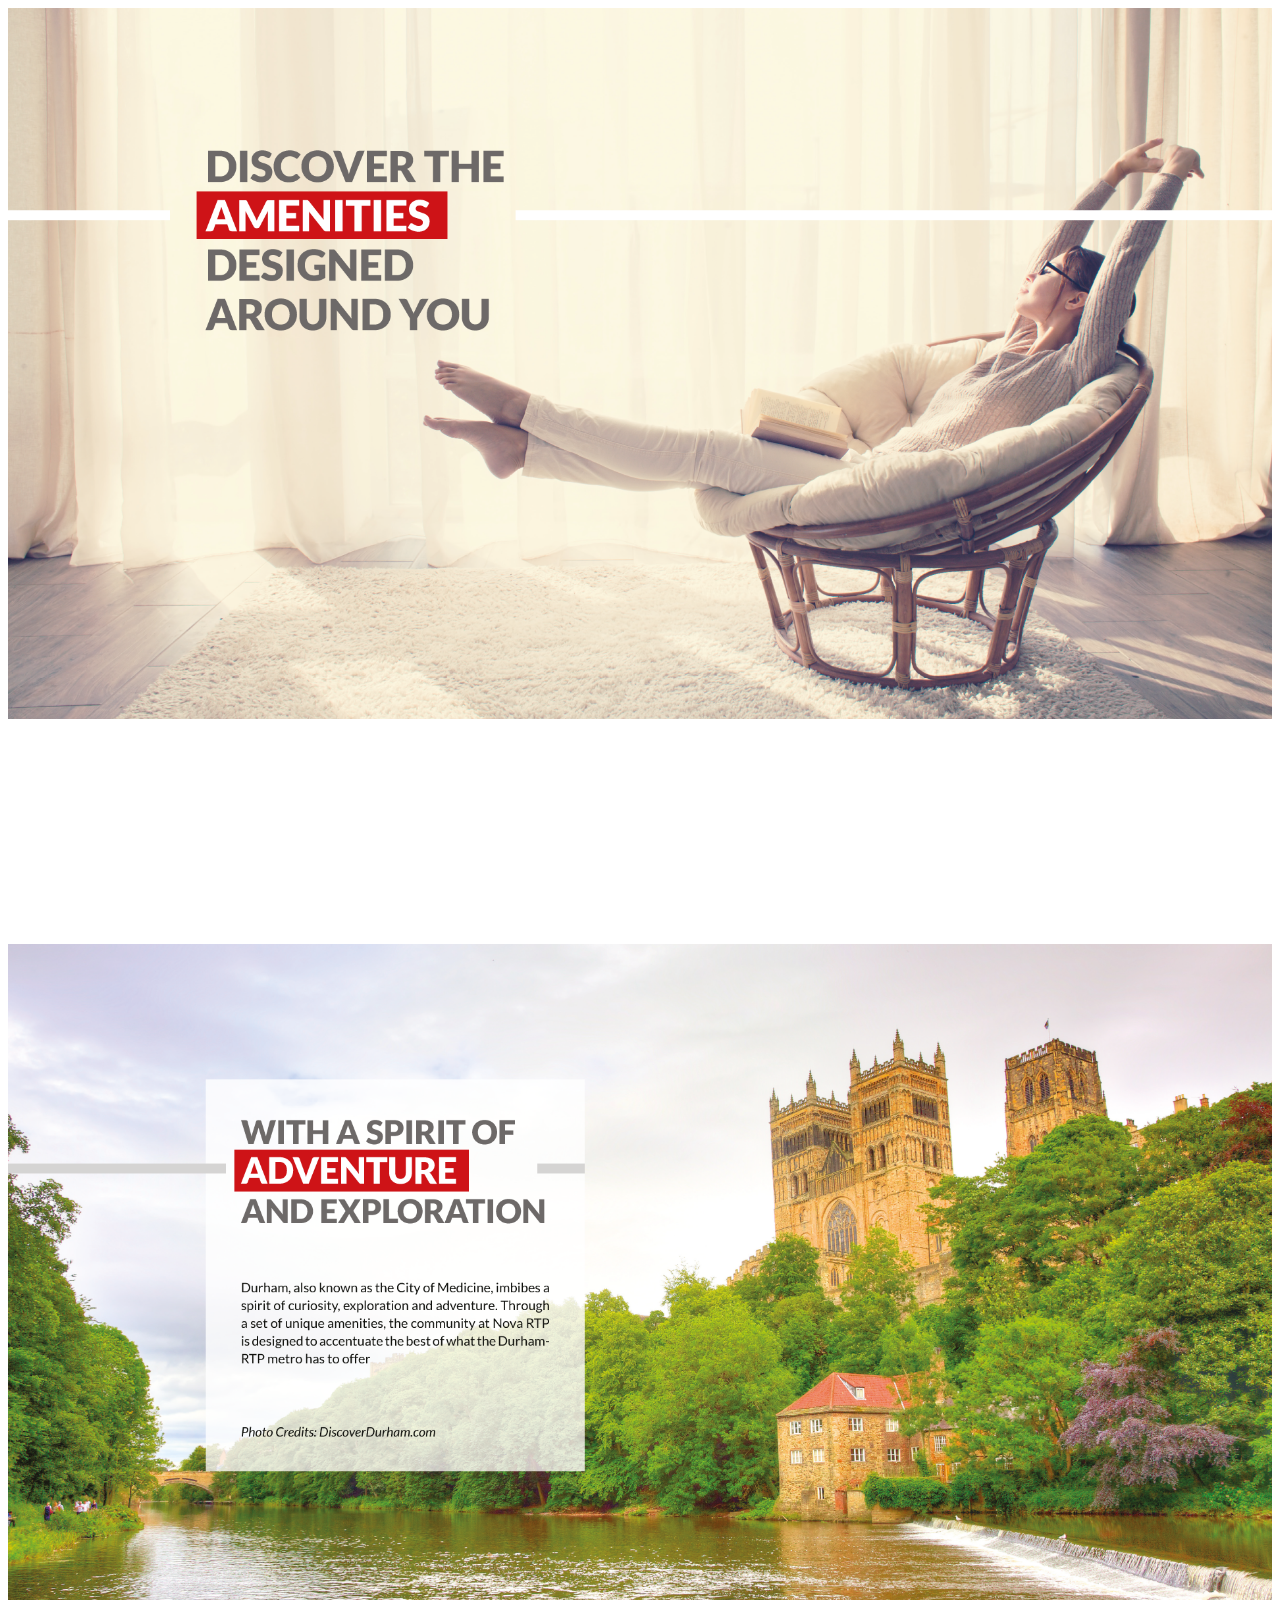
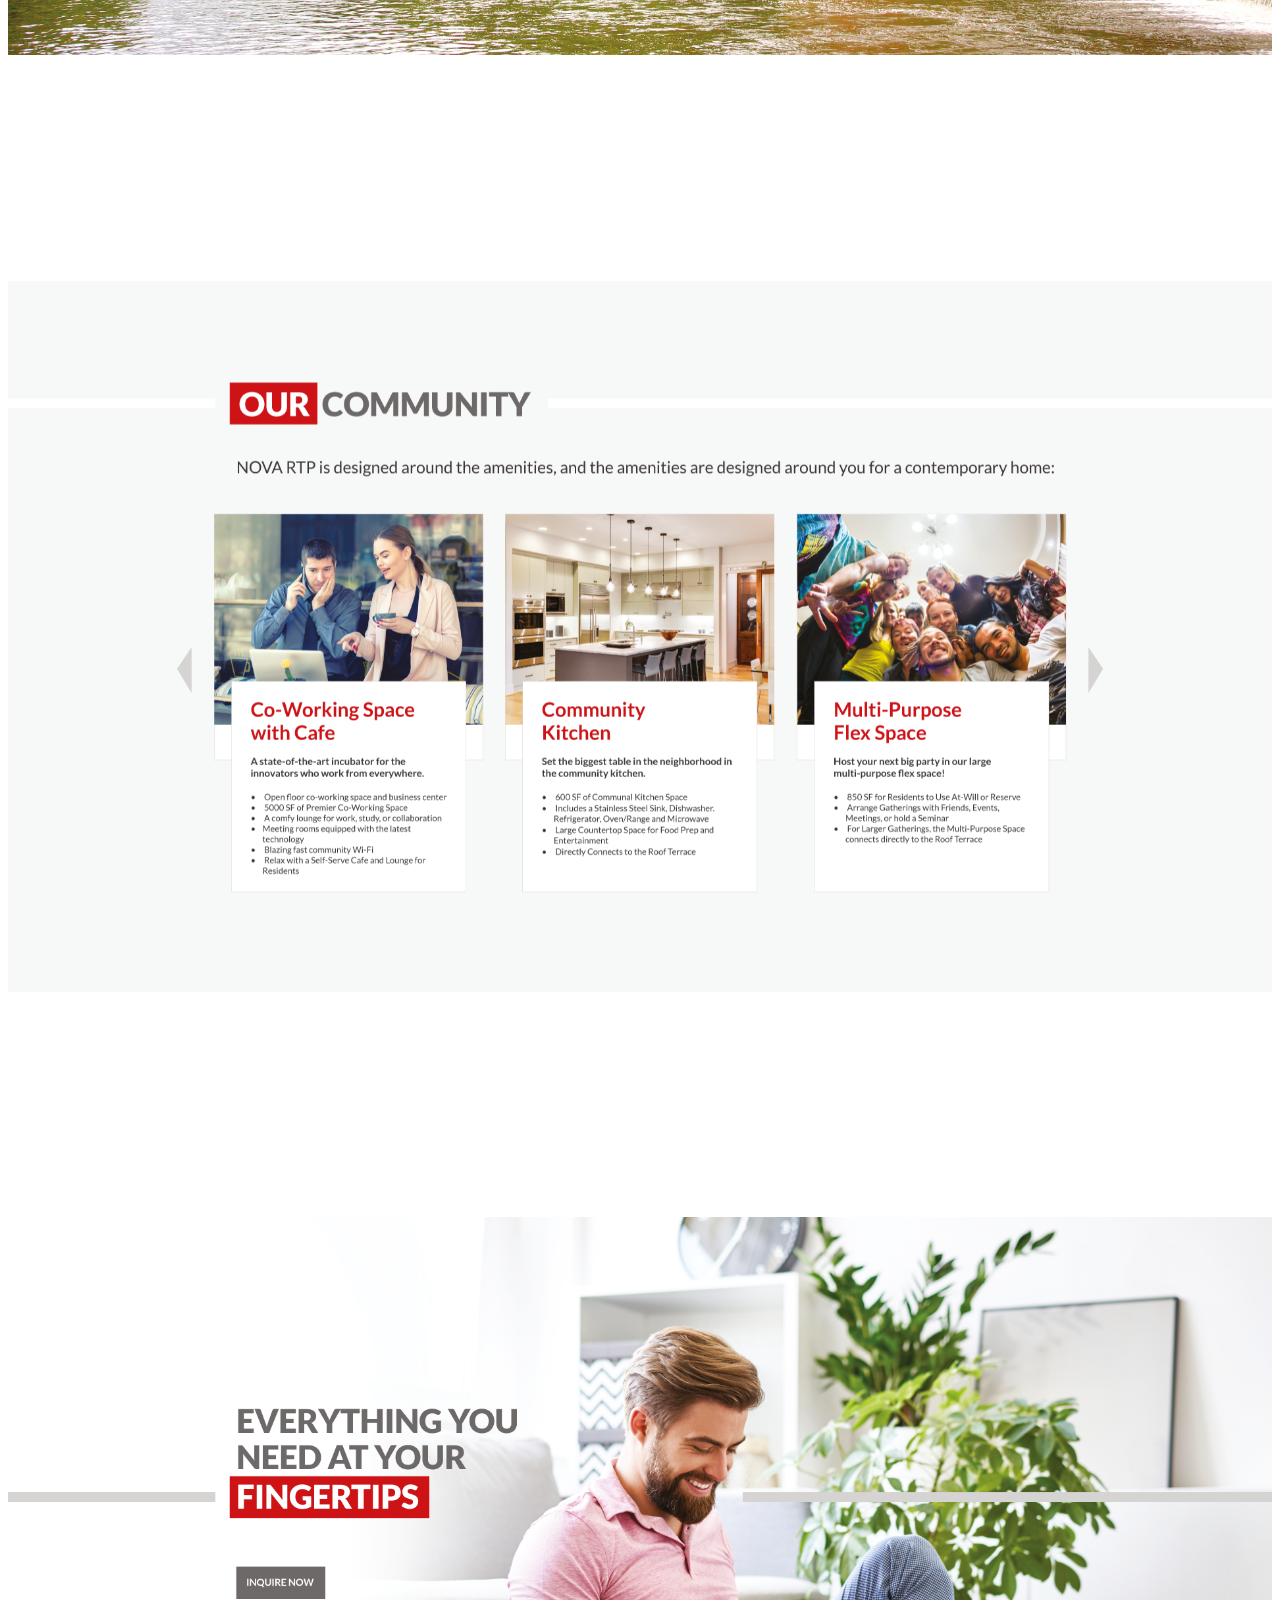
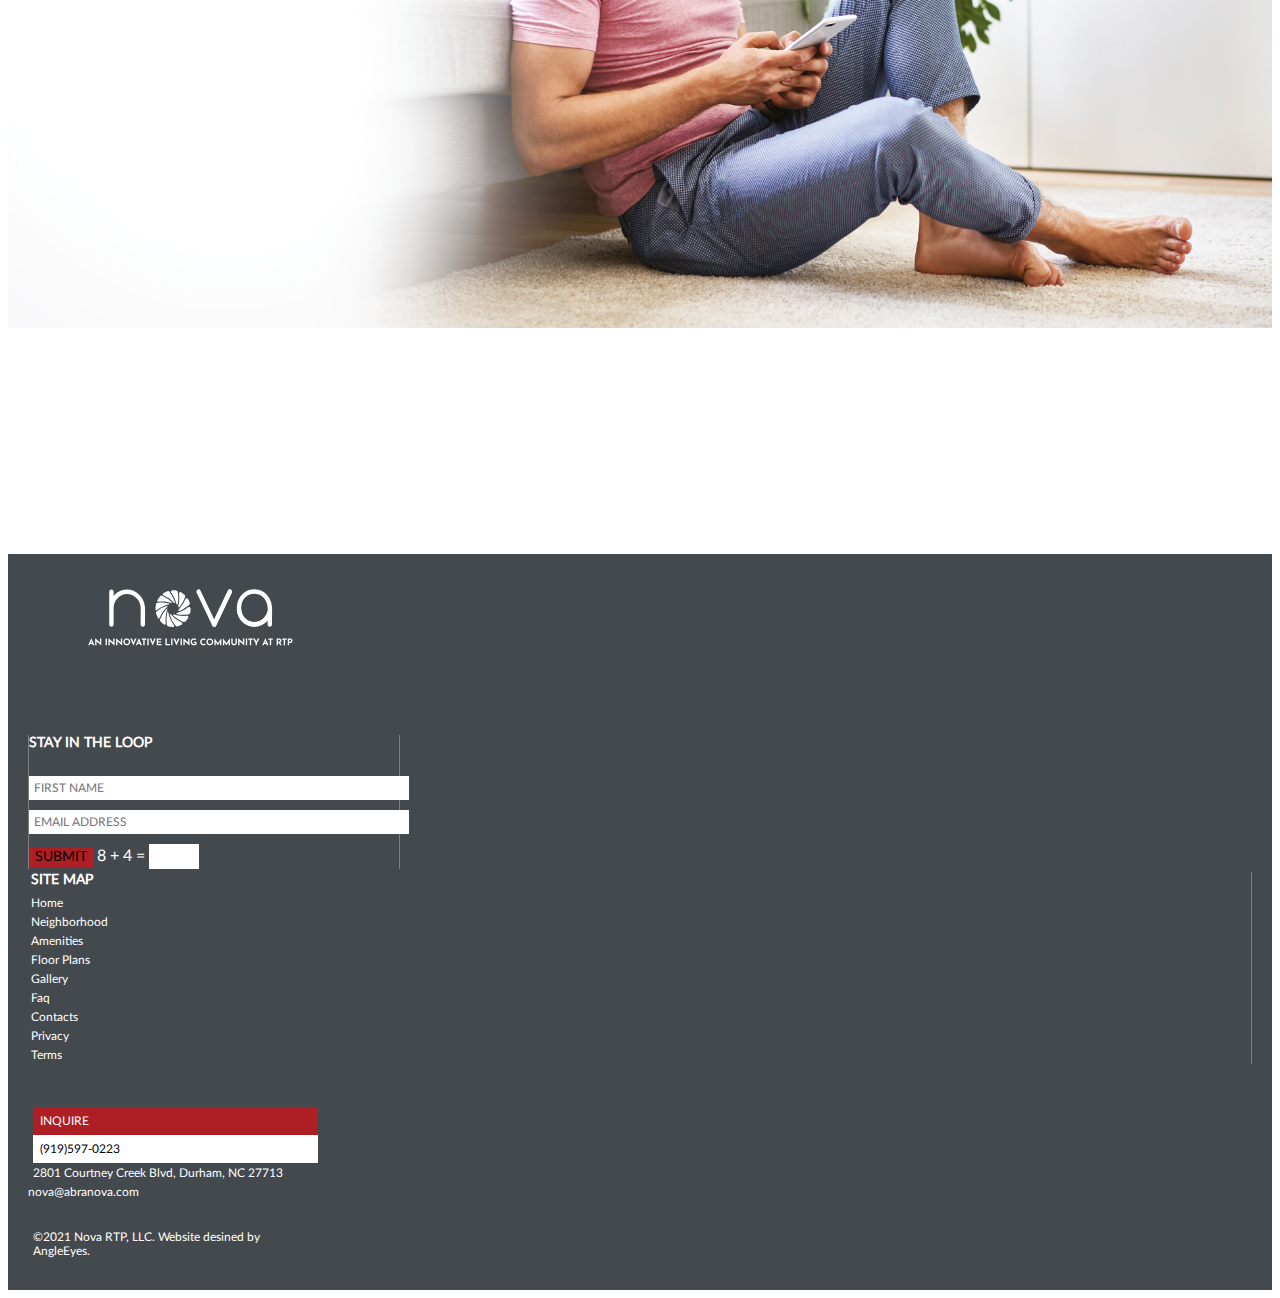
==== commit 0a712301: "new Update" ====
--- a/amenities.html
+++ b/amenities.html
@@ -46,7 +46,7 @@
                         <a class="nav-link" aria-current="page" href="#" style="color: rgba(0, 0, 0, 0.582); font-family: 'LatoWeb'; font-style: normal;">Gallery</a>
                     </li>
                     <li class="nav-item">
-                        <a class="nav-link " href="#" style="color: rgba(0, 0, 0, 0.582); font-family: 'LatoWeb'; font-style: normal; ">FAQ</a>
+                        <a class="nav-link " href="./faq.html" style="color: rgba(0, 0, 0, 0.582); font-family: 'LatoWeb'; font-style: normal; ">FAQ</a>
                     </li>
 
                     <li class="nav-item">
@@ -61,15 +61,21 @@
         </div>
     </nav>
     <div class="col-12 hide-on-mobile" style="min-height: 80vh;">
-        <div class="neighborhood-4" style="padding-bottom: 10%;">
+        <div class="" style="padding-bottom: 10%;">
+            <div class="row main-div" style="height:90vh;"> 
+                <img src="./images/amenities-8.png" class="responsive-img"/>
+            </div> 
+        </div>
+
+        <!-- <div class="neighborhood-4" style="padding-bottom: 10%;">
             <div class="row main-div" style="height:90vh;"> 
                 <div class="absolute-position justify-content-center align-self-center">
                     <h3 class="text-justify " style="color: #ad1f24; font-family: 'LatoWebBold'; font-style: normal; font-size: 40px; padding-top: 6%; padding-left: 10%;">DISCOVER THE
                         <br><span style="border-bottom: 8px solid  #FBB03B;">AMENITIES</span> DESIGNED  AROUND YOU</h3>
                 </div>
             </div> 
-        </div>
-        <div class="amenities-1"> 
+        </div> -->
+        <!-- <div class="amenities-1"> 
             <div class="row main-div" style="height:90vh;">    
                 <div class="row d-flex flex-row-reverse align-self-center" style="padding-top: 5%;">
                     <div style="text-align: center; background-color: rgba(255, 255, 255, 0.6); padding: 20px; margin-right: 48px; width: 30%; " class="col-md-6 col-lg-5">
@@ -96,9 +102,15 @@
                     </div>
                 </div>   
             </div> 
-        </div>
-
-        <div class="neighborhood-white">
+        </div> -->
+
+        <div class="" style="padding-bottom: 10%;">
+            <div class="row main-div" style="height:90vh;"> 
+                <img src="./images/amenities-9.png" class="responsive-img"/>
+            </div> 
+        </div>
+
+        <!-- <div class="neighborhood-white">
             <div class="row main-div"> 
                 <div class="">
                     <h3 class="text-justify justify-content-center align-self-center" style="color: #ad1f24; font-family: 'LatoWebBold'; padding-top: 32px; font-style: normal; font-size: 30px; font-style: normal; padding-right: 2rem; text-align: center;">OU<span style="border-bottom: 8px solid orange; ">R COMMUNI</span>TY</h3>
@@ -249,9 +261,15 @@
                     </div> 
                 </div>
             </div>
-        </div> 
-
-        <div class="amenities-7"> 
+        </div>  -->
+
+        <div class="" style="padding-bottom: 10%;">
+            <div class="row main-div" style="height:90vh;"> 
+                <img src="./images/amenities-10.png" class="responsive-img"/>
+            </div> 
+        </div>
+
+        <!-- <div class="amenities-7"> 
             <div class="row main-div" style="height:90vh;">    
                 <div class="row d-flex flex-row-reverse align-self-center" style="padding-top: 5%;">
                     <div style="text-align: center; background-color: rgba(255, 255, 255, 0.6); padding: 20px; margin-right: 48px; width: 30%; " class="col-md-6 col-lg-5">
@@ -271,9 +289,15 @@
                     </div>
                 </div>   
             </div> 
-        </div>
-
-        <div class="container">
+        </div> -->
+
+        <div class="" style="padding-bottom: 10%;">
+            <div class="row main-div" style="height:90vh;"> 
+                <img src="./images/amenities-11.png" class="responsive-img"/>
+            </div> 
+        </div>
+
+        <!-- <div class="container">
             <div class="row row-margin"> 
                 <div class="row ">
                     <div class="col-5 col-md-5 col-lg-5 align-self-center" style="padding-left: 3rem;" align="right">
@@ -287,7 +311,7 @@
                     </div>
                 </div>
             </div>
-        </div>  
+        </div>   -->
     </div> 
     </div>
     <div class="row mt-4 footer hide-on-mobile justify-content-center align-self-center">
--- a/css/style.css
+++ b/css/style.css
@@ -66,11 +66,37 @@
     background-size: cover;
 }
 
+.neighborhood-5{
+    background-attachment: fixed;
+    background-image: url("../images/neighborhood-5.png");
+    background-repeat: no-repeat;
+    background-size: cover;
+} 
+
+.neighborhood-6{
+    background-attachment: fixed;
+    background-image: url("../images/neighborhood-6.png");
+    background-repeat: no-repeat;
+    background-size: cover;
+} 
+
 .amenities-1{
     background-attachment: fixed;
     background-image: url("../images/amenities-1.webp");
     background-repeat: no-repeat;
     background-size: cover;
+}
+
+.floor_3{
+    /* background-attachment: fixed; */
+    background-image: url("../images/floor_3.png");
+    background-repeat: no-repeat;
+    background-size: cover;
+}
+
+.responsive-img {
+    width: 100%;
+    height: auto;
 }
 
 .amenities-7{
